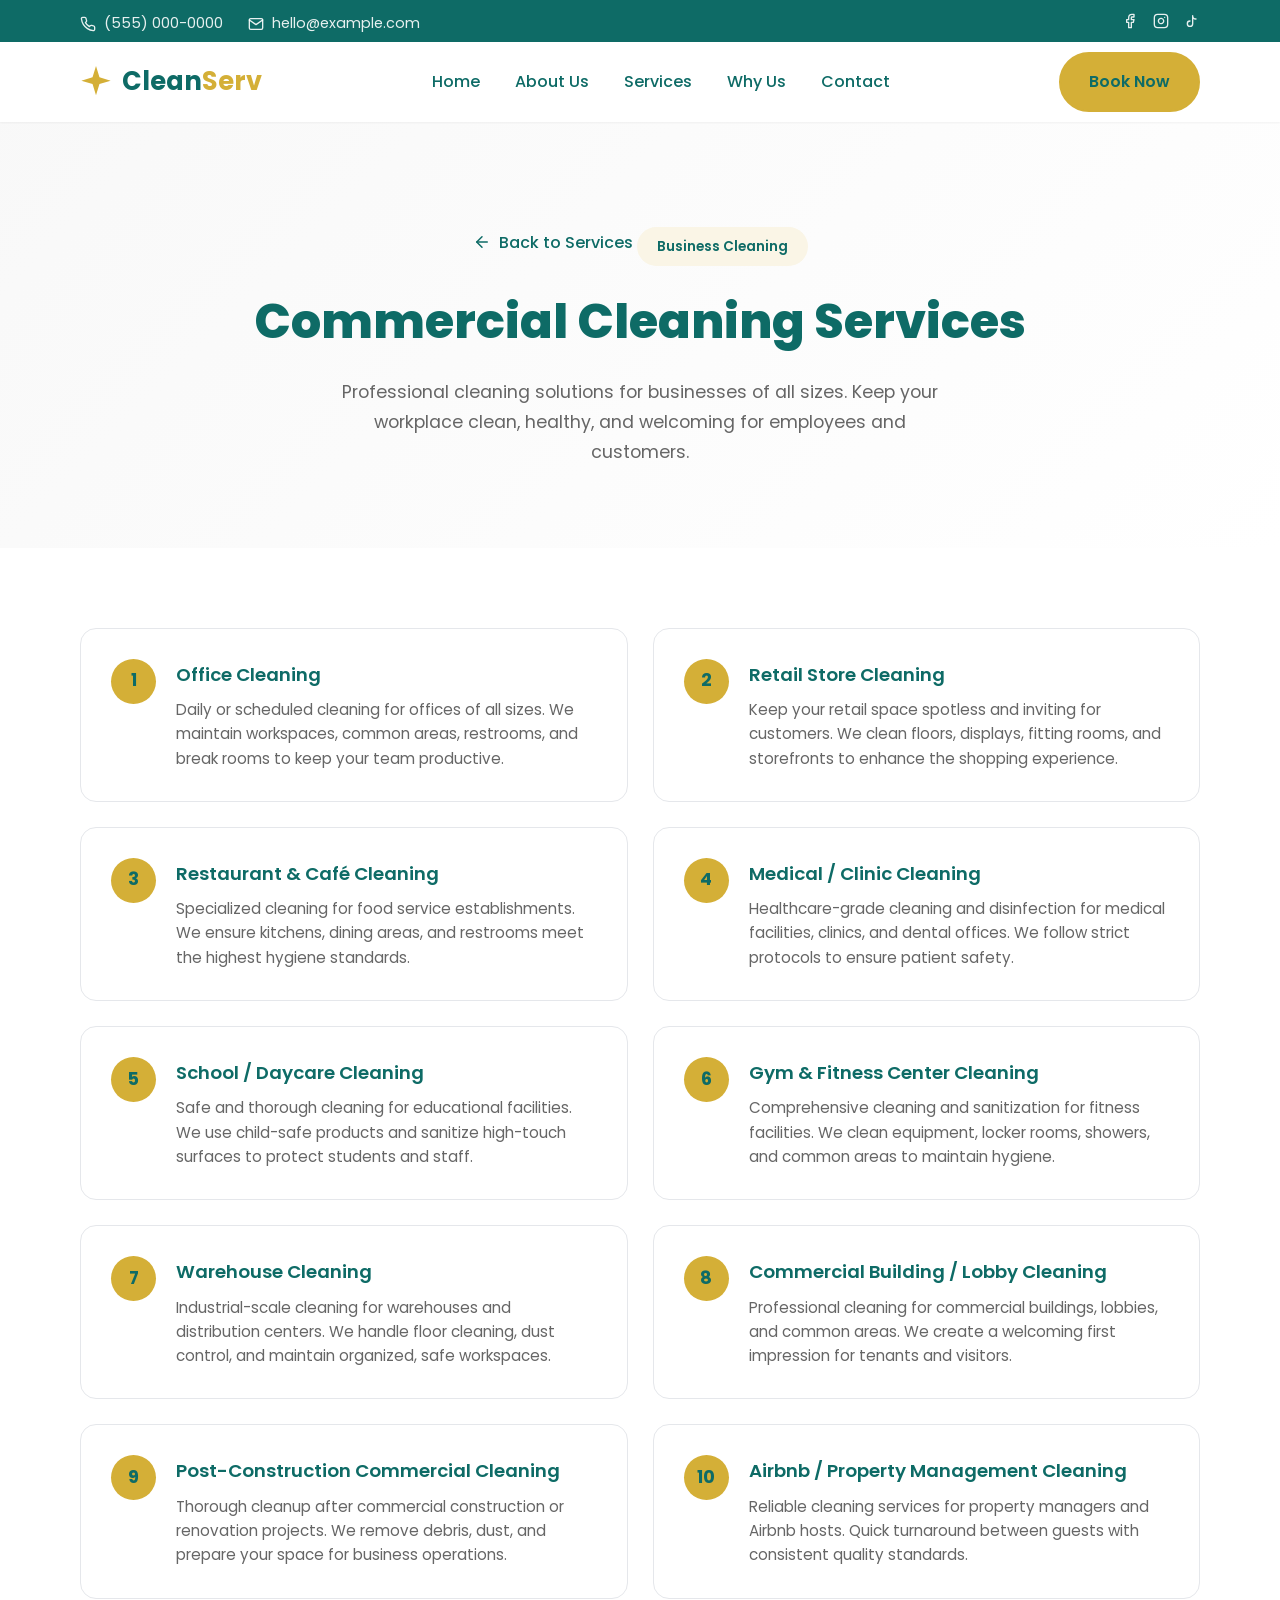
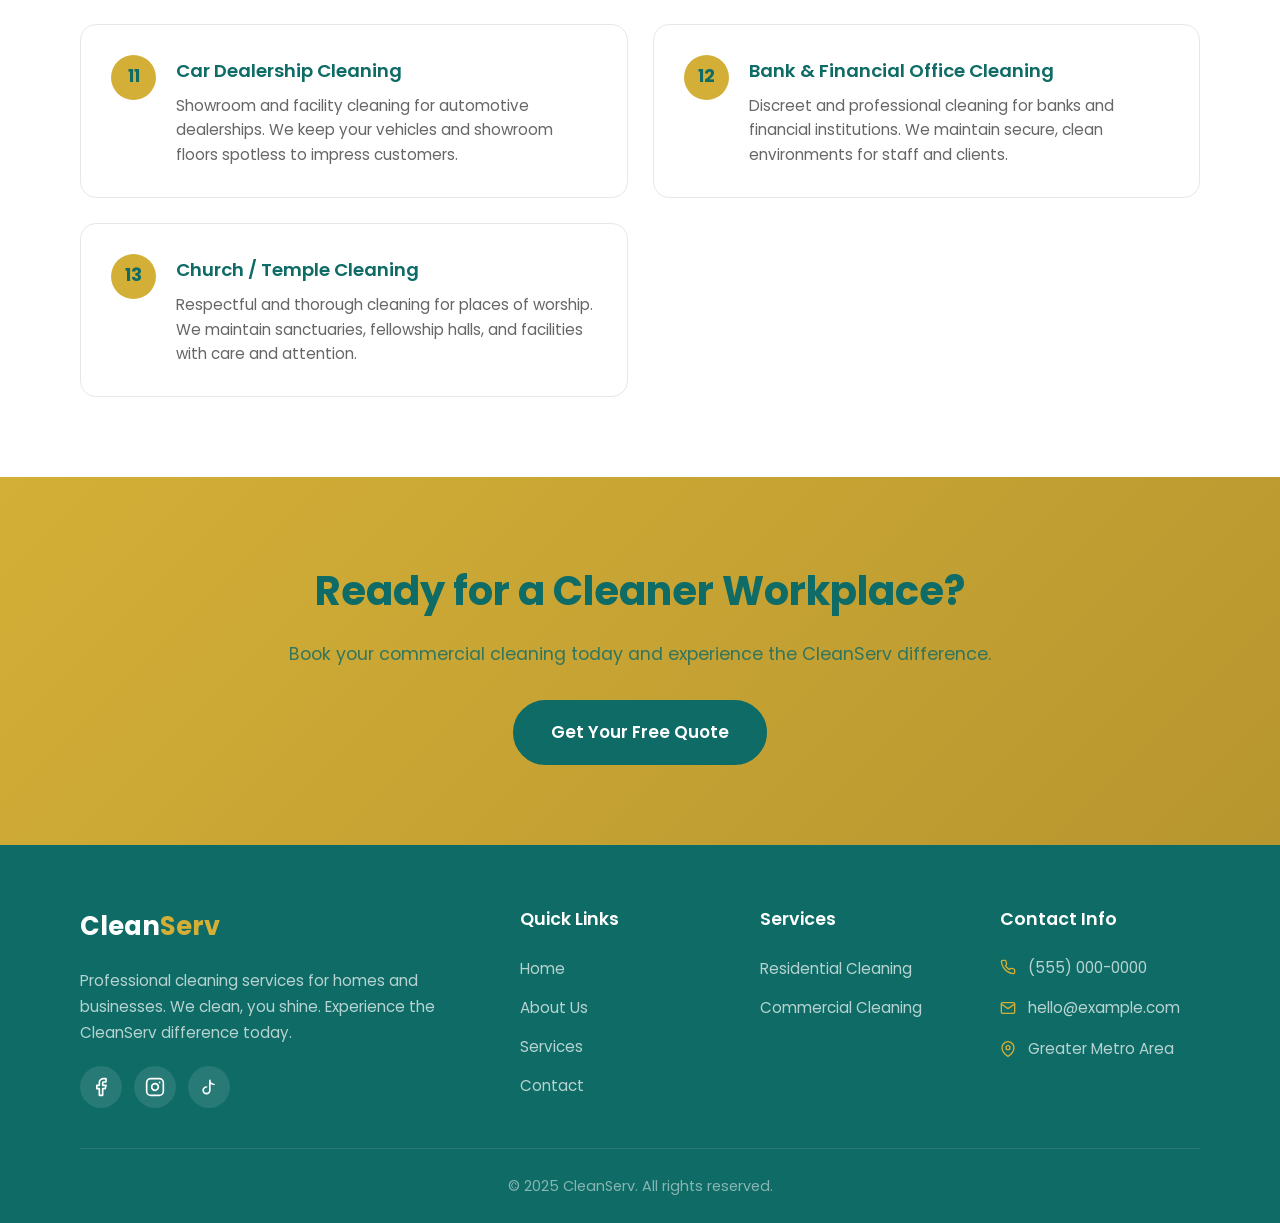
==== commercial.html @ c19a9c15 "Add service category pages with full service listings - Updated home page services to show 2 main ca" ====
<!DOCTYPE html>
<html lang="en">
<head>
    <meta charset="UTF-8">
    <meta name="viewport" content="width=device-width, initial-scale=1.0">
    <meta name="description" content="Professional commercial cleaning services. Office cleaning, retail, medical facilities, restaurants, and more.">
    <title>Commercial Cleaning Services | CleanServ</title>
    <link rel="stylesheet" href="css/styles.css">
    <link rel="preconnect" href="https://fonts.googleapis.com">
    <link rel="preconnect" href="https://fonts.gstatic.com" crossorigin>
    <link href="https://fonts.googleapis.com/css2?family=Poppins:wght@400;500;600;700;800&display=swap" rel="stylesheet">
</head>
<body>
    <!-- Top Bar -->
    <div class="top-bar">
        <div class="container">
            <div class="top-bar-content">
                <div class="top-bar-contact">
                    <a href="tel:+15550000000">
                        <svg xmlns="http://www.w3.org/2000/svg" width="16" height="16" viewBox="0 0 24 24" fill="none" stroke="currentColor" stroke-width="2" stroke-linecap="round" stroke-linejoin="round"><path d="M22 16.92v3a2 2 0 0 1-2.18 2 19.79 19.79 0 0 1-8.63-3.07 19.5 19.5 0 0 1-6-6 19.79 19.79 0 0 1-3.07-8.67A2 2 0 0 1 4.11 2h3a2 2 0 0 1 2 1.72 12.84 12.84 0 0 0 .7 2.81 2 2 0 0 1-.45 2.11L8.09 9.91a16 16 0 0 0 6 6l1.27-1.27a2 2 0 0 1 2.11-.45 12.84 12.84 0 0 0 2.81.7A2 2 0 0 1 22 16.92z"></path></svg>
                        (555) 000-0000
                    </a>
                    <a href="mailto:hello@example.com">
                        <svg xmlns="http://www.w3.org/2000/svg" width="16" height="16" viewBox="0 0 24 24" fill="none" stroke="currentColor" stroke-width="2" stroke-linecap="round" stroke-linejoin="round"><path d="M4 4h16c1.1 0 2 .9 2 2v12c0 1.1-.9 2-2 2H4c-1.1 0-2-.9-2-2V6c0-1.1.9-2 2-2z"></path><polyline points="22,6 12,13 2,6"></polyline></svg>
                        hello@example.com
                    </a>
                </div>
                <div class="top-bar-social">
                    <a href="https://facebook.com/cleanserv" aria-label="Facebook" target="_blank" rel="noopener">
                        <svg xmlns="http://www.w3.org/2000/svg" width="16" height="16" viewBox="0 0 24 24" fill="none" stroke="currentColor" stroke-width="2" stroke-linecap="round" stroke-linejoin="round"><path d="M18 2h-3a5 5 0 0 0-5 5v3H7v4h3v8h4v-8h3l1-4h-4V7a1 1 0 0 1 1-1h3z"></path></svg>
                    </a>
                    <a href="https://instagram.com/cleanserv" aria-label="Instagram" target="_blank" rel="noopener">
                        <svg xmlns="http://www.w3.org/2000/svg" width="16" height="16" viewBox="0 0 24 24" fill="none" stroke="currentColor" stroke-width="2" stroke-linecap="round" stroke-linejoin="round"><rect x="2" y="2" width="20" height="20" rx="5" ry="5"></rect><path d="M16 11.37A4 4 0 1 1 12.63 8 4 4 0 0 1 16 11.37z"></path><line x1="17.5" y1="6.5" x2="17.51" y2="6.5"></line></svg>
                    </a>
                    <a href="https://tiktok.com/@cleanserv" aria-label="TikTok" target="_blank" rel="noopener">
                        <svg xmlns="http://www.w3.org/2000/svg" width="16" height="16" viewBox="0 0 24 24" fill="none" stroke="currentColor" stroke-width="2" stroke-linecap="round" stroke-linejoin="round"><path d="M9 12a4 4 0 1 0 4 4V4a5 5 0 0 0 5 5"></path></svg>
                    </a>
                </div>
            </div>
        </div>
    </div>

    <!-- Header -->
    <header class="header" id="header">
        <div class="container">
            <a href="index.html" class="logo">
                <span class="logo-icon">
                    <svg xmlns="http://www.w3.org/2000/svg" width="32" height="32" viewBox="0 0 24 24" fill="currentColor"><path d="M12 0L14.59 8.41L23 11L14.59 13.59L12 22L9.41 13.59L1 11L9.41 8.41L12 0Z"/></svg>
                </span>
                <span class="logo-text">Clean<span>Serv</span></span>
            </a>
            <nav class="nav" id="nav">
                <ul class="nav-list">
                    <li><a href="index.html">Home</a></li>
                    <li><a href="index.html#about">About Us</a></li>
                    <li><a href="index.html#services">Services</a></li>
                    <li><a href="index.html#why-us">Why Us</a></li>
                    <li><a href="index.html#contact">Contact</a></li>
                </ul>
            </nav>
            <a href="index.html#contact" class="btn btn-primary header-cta">Book Now</a>
            <button class="mobile-menu-toggle" id="mobile-menu-toggle" aria-label="Toggle menu">
                <span></span>
                <span></span>
                <span></span>
            </button>
        </div>
    </header>

    <!-- Page Header -->
    <section class="page-header">
        <div class="container">
            <a href="index.html#services" class="back-link">
                <svg xmlns="http://www.w3.org/2000/svg" width="18" height="18" viewBox="0 0 24 24" fill="none" stroke="currentColor" stroke-width="2" stroke-linecap="round" stroke-linejoin="round"><line x1="19" y1="12" x2="5" y2="12"></line><polyline points="12 19 5 12 12 5"></polyline></svg>
                Back to Services
            </a>
            <span class="section-badge">Business Cleaning</span>
            <h1>Commercial Cleaning Services</h1>
            <p>Professional cleaning solutions for businesses of all sizes. Keep your workplace clean, healthy, and welcoming for employees and customers.</p>
        </div>
    </section>

    <!-- Services List -->
    <section class="services-page">
        <div class="container">
            <div class="services-page-grid">
                <div class="service-item">
                    <div class="service-item-number">1</div>
                    <div class="service-item-content">
                        <h3>Office Cleaning</h3>
                        <p>Daily or scheduled cleaning for offices of all sizes. We maintain workspaces, common areas, restrooms, and break rooms to keep your team productive.</p>
                    </div>
                </div>
                <div class="service-item">
                    <div class="service-item-number">2</div>
                    <div class="service-item-content">
                        <h3>Retail Store Cleaning</h3>
                        <p>Keep your retail space spotless and inviting for customers. We clean floors, displays, fitting rooms, and storefronts to enhance the shopping experience.</p>
                    </div>
                </div>
                <div class="service-item">
                    <div class="service-item-number">3</div>
                    <div class="service-item-content">
                        <h3>Restaurant & Caf&eacute; Cleaning</h3>
                        <p>Specialized cleaning for food service establishments. We ensure kitchens, dining areas, and restrooms meet the highest hygiene standards.</p>
                    </div>
                </div>
                <div class="service-item">
                    <div class="service-item-number">4</div>
                    <div class="service-item-content">
                        <h3>Medical / Clinic Cleaning</h3>
                        <p>Healthcare-grade cleaning and disinfection for medical facilities, clinics, and dental offices. We follow strict protocols to ensure patient safety.</p>
                    </div>
                </div>
                <div class="service-item">
                    <div class="service-item-number">5</div>
                    <div class="service-item-content">
                        <h3>School / Daycare Cleaning</h3>
                        <p>Safe and thorough cleaning for educational facilities. We use child-safe products and sanitize high-touch surfaces to protect students and staff.</p>
                    </div>
                </div>
                <div class="service-item">
                    <div class="service-item-number">6</div>
                    <div class="service-item-content">
                        <h3>Gym & Fitness Center Cleaning</h3>
                        <p>Comprehensive cleaning and sanitization for fitness facilities. We clean equipment, locker rooms, showers, and common areas to maintain hygiene.</p>
                    </div>
                </div>
                <div class="service-item">
                    <div class="service-item-number">7</div>
                    <div class="service-item-content">
                        <h3>Warehouse Cleaning</h3>
                        <p>Industrial-scale cleaning for warehouses and distribution centers. We handle floor cleaning, dust control, and maintain organized, safe workspaces.</p>
                    </div>
                </div>
                <div class="service-item">
                    <div class="service-item-number">8</div>
                    <div class="service-item-content">
                        <h3>Commercial Building / Lobby Cleaning</h3>
                        <p>Professional cleaning for commercial buildings, lobbies, and common areas. We create a welcoming first impression for tenants and visitors.</p>
                    </div>
                </div>
                <div class="service-item">
                    <div class="service-item-number">9</div>
                    <div class="service-item-content">
                        <h3>Post-Construction Commercial Cleaning</h3>
                        <p>Thorough cleanup after commercial construction or renovation projects. We remove debris, dust, and prepare your space for business operations.</p>
                    </div>
                </div>
                <div class="service-item">
                    <div class="service-item-number">10</div>
                    <div class="service-item-content">
                        <h3>Airbnb / Property Management Cleaning</h3>
                        <p>Reliable cleaning services for property managers and Airbnb hosts. Quick turnaround between guests with consistent quality standards.</p>
                    </div>
                </div>
                <div class="service-item">
                    <div class="service-item-number">11</div>
                    <div class="service-item-content">
                        <h3>Car Dealership Cleaning</h3>
                        <p>Showroom and facility cleaning for automotive dealerships. We keep your vehicles and showroom floors spotless to impress customers.</p>
                    </div>
                </div>
                <div class="service-item">
                    <div class="service-item-number">12</div>
                    <div class="service-item-content">
                        <h3>Bank & Financial Office Cleaning</h3>
                        <p>Discreet and professional cleaning for banks and financial institutions. We maintain secure, clean environments for staff and clients.</p>
                    </div>
                </div>
                <div class="service-item">
                    <div class="service-item-number">13</div>
                    <div class="service-item-content">
                        <h3>Church / Temple Cleaning</h3>
                        <p>Respectful and thorough cleaning for places of worship. We maintain sanctuaries, fellowship halls, and facilities with care and attention.</p>
                    </div>
                </div>
            </div>
        </div>
    </section>

    <!-- CTA Section -->
    <section class="cta">
        <div class="container">
            <div class="cta-content">
                <h2>Ready for a Cleaner Workplace?</h2>
                <p>Book your commercial cleaning today and experience the CleanServ difference.</p>
                <a href="index.html#contact" class="btn btn-dark btn-lg">Get Your Free Quote</a>
            </div>
        </div>
    </section>

    <!-- Footer -->
    <footer class="footer">
        <div class="container">
            <div class="footer-content">
                <div class="footer-brand">
                    <a href="index.html" class="logo">
                        <span class="logo-text">Clean<span>Serv</span></span>
                    </a>
                    <p>Professional cleaning services for homes and businesses. We clean, you shine. Experience the CleanServ difference today.</p>
                    <div class="footer-social">
                        <a href="https://facebook.com/cleanserv" aria-label="Facebook" target="_blank" rel="noopener">
                            <svg xmlns="http://www.w3.org/2000/svg" width="20" height="20" viewBox="0 0 24 24" fill="none" stroke="currentColor" stroke-width="2" stroke-linecap="round" stroke-linejoin="round"><path d="M18 2h-3a5 5 0 0 0-5 5v3H7v4h3v8h4v-8h3l1-4h-4V7a1 1 0 0 1 1-1h3z"></path></svg>
                        </a>
                        <a href="https://instagram.com/cleanserv" aria-label="Instagram" target="_blank" rel="noopener">
                            <svg xmlns="http://www.w3.org/2000/svg" width="20" height="20" viewBox="0 0 24 24" fill="none" stroke="currentColor" stroke-width="2" stroke-linecap="round" stroke-linejoin="round"><rect x="2" y="2" width="20" height="20" rx="5" ry="5"></rect><path d="M16 11.37A4 4 0 1 1 12.63 8 4 4 0 0 1 16 11.37z"></path><line x1="17.5" y1="6.5" x2="17.51" y2="6.5"></line></svg>
                        </a>
                        <a href="https://tiktok.com/@cleanserv" aria-label="TikTok" target="_blank" rel="noopener">
                            <svg xmlns="http://www.w3.org/2000/svg" width="20" height="20" viewBox="0 0 24 24" fill="none" stroke="currentColor" stroke-width="2" stroke-linecap="round" stroke-linejoin="round"><path d="M9 12a4 4 0 1 0 4 4V4a5 5 0 0 0 5 5"></path></svg>
                        </a>
                    </div>
                </div>
                <div class="footer-links">
                    <h4>Quick Links</h4>
                    <ul>
                        <li><a href="index.html">Home</a></li>
                        <li><a href="index.html#about">About Us</a></li>
                        <li><a href="index.html#services">Services</a></li>
                        <li><a href="index.html#contact">Contact</a></li>
                    </ul>
                </div>
                <div class="footer-links">
                    <h4>Services</h4>
                    <ul>
                        <li><a href="residential.html">Residential Cleaning</a></li>
                        <li><a href="commercial.html">Commercial Cleaning</a></li>
                    </ul>
                </div>
                <div class="footer-contact">
                    <h4>Contact Info</h4>
                    <ul>
                        <li>
                            <svg xmlns="http://www.w3.org/2000/svg" width="16" height="16" viewBox="0 0 24 24" fill="none" stroke="currentColor" stroke-width="2" stroke-linecap="round" stroke-linejoin="round"><path d="M22 16.92v3a2 2 0 0 1-2.18 2 19.79 19.79 0 0 1-8.63-3.07 19.5 19.5 0 0 1-6-6 19.79 19.79 0 0 1-3.07-8.67A2 2 0 0 1 4.11 2h3a2 2 0 0 1 2 1.72 12.84 12.84 0 0 0 .7 2.81 2 2 0 0 1-.45 2.11L8.09 9.91a16 16 0 0 0 6 6l1.27-1.27a2 2 0 0 1 2.11-.45 12.84 12.84 0 0 0 2.81.7A2 2 0 0 1 22 16.92z"></path></svg>
                            (555) 000-0000
                        </li>
                        <li>
                            <svg xmlns="http://www.w3.org/2000/svg" width="16" height="16" viewBox="0 0 24 24" fill="none" stroke="currentColor" stroke-width="2" stroke-linecap="round" stroke-linejoin="round"><path d="M4 4h16c1.1 0 2 .9 2 2v12c0 1.1-.9 2-2 2H4c-1.1 0-2-.9-2-2V6c0-1.1.9-2 2-2z"></path><polyline points="22,6 12,13 2,6"></polyline></svg>
                            hello@example.com
                        </li>
                        <li>
                            <svg xmlns="http://www.w3.org/2000/svg" width="16" height="16" viewBox="0 0 24 24" fill="none" stroke="currentColor" stroke-width="2" stroke-linecap="round" stroke-linejoin="round"><path d="M21 10c0 7-9 13-9 13s-9-6-9-13a9 9 0 0 1 18 0z"></path><circle cx="12" cy="10" r="3"></circle></svg>
                            Greater Metro Area
                        </li>
                    </ul>
                </div>
            </div>
            <div class="footer-bottom">
                <p>&copy; 2025 CleanServ. All rights reserved.</p>
            </div>
        </div>
    </footer>

    <!-- Mobile Action Bar -->
    <div class="mobile-action-bar">
        <a href="tel:+15550000000" class="action-item">
            <svg xmlns="http://www.w3.org/2000/svg" width="20" height="20" viewBox="0 0 24 24" fill="none" stroke="currentColor" stroke-width="2" stroke-linecap="round" stroke-linejoin="round"><path d="M22 16.92v3a2 2 0 0 1-2.18 2 19.79 19.79 0 0 1-8.63-3.07 19.5 19.5 0 0 1-6-6 19.79 19.79 0 0 1-3.07-8.67A2 2 0 0 1 4.11 2h3a2 2 0 0 1 2 1.72 12.84 12.84 0 0 0 .7 2.81 2 2 0 0 1-.45 2.11L8.09 9.91a16 16 0 0 0 6 6l1.27-1.27a2 2 0 0 1 2.11-.45 12.84 12.84 0 0 0 2.81.7A2 2 0 0 1 22 16.92z"></path></svg>
            <span>Call Us</span>
        </a>
        <a href="mailto:hello@example.com" class="action-item">
            <svg xmlns="http://www.w3.org/2000/svg" width="20" height="20" viewBox="0 0 24 24" fill="none" stroke="currentColor" stroke-width="2" stroke-linecap="round" stroke-linejoin="round"><path d="M4 4h16c1.1 0 2 .9 2 2v12c0 1.1-.9 2-2 2H4c-1.1 0-2-.9-2-2V6c0-1.1.9-2 2-2z"></path><polyline points="22,6 12,13 2,6"></polyline></svg>
            <span>Email</span>
        </a>
        <a href="index.html#contact" class="action-item action-primary">
            <svg xmlns="http://www.w3.org/2000/svg" width="20" height="20" viewBox="0 0 24 24" fill="none" stroke="currentColor" stroke-width="2" stroke-linecap="round" stroke-linejoin="round"><rect x="3" y="4" width="18" height="18" rx="2" ry="2"></rect><line x1="16" y1="2" x2="16" y2="6"></line><line x1="8" y1="2" x2="8" y2="6"></line><line x1="3" y1="10" x2="21" y2="10"></line></svg>
            <span>Book Now</span>
        </a>
    </div>

    <script src="js/main.js"></script>
</body>
</html>
---- css/styles.css ----
/* ===== CSS Variables - CleanServ Style ===== */
:root {
    --primary: #D4AF37;
    --primary-dark: #B8962F;
    --primary-light: #FAF5E6;
    --secondary: #0E6B66;
    --secondary-dark: #0A4F4B;
    --secondary-light: #128680;
    --accent: #0E6B66;
    --text: #222222;
    --text-light: #666666;
    --text-muted: #999999;
    --background: #FFFFFF;
    --background-alt: #F8F8F8;
    --border: #e5e7eb;
    --white: #FFFFFF;
    --shadow-sm: 0 2px 4px rgba(0, 0, 0, 0.05);
    --shadow: 0 4px 15px rgba(0, 0, 0, 0.1);
    --shadow-lg: 0 10px 30px rgba(0, 0, 0, 0.15);
    --radius: 8px;
    --radius-lg: 16px;
    --radius-xl: 24px;
    --transition: all 0.3s ease;
}

/* ===== Reset & Base ===== */
*,
*::before,
*::after {
    box-sizing: border-box;
    margin: 0;
    padding: 0;
}

html {
    scroll-behavior: smooth;
    scroll-padding-top: 120px;
}

body {
    font-family: 'Poppins', -apple-system, BlinkMacSystemFont, 'Segoe UI', Roboto, sans-serif;
    font-size: 16px;
    line-height: 1.7;
    color: var(--text);
    background-color: var(--background);
}

img {
    max-width: 100%;
    height: auto;
}

a {
    text-decoration: none;
    color: inherit;
    transition: var(--transition);
}

ul {
    list-style: none;
}

/* ===== Container ===== */
.container {
    width: 100%;
    max-width: 1200px;
    margin: 0 auto;
    padding: 0 20px;
}

/* ===== Buttons ===== */
.btn {
    display: inline-flex;
    align-items: center;
    justify-content: center;
    gap: 10px;
    padding: 14px 28px;
    font-size: 1rem;
    font-weight: 600;
    border-radius: 50px;
    border: 2px solid transparent;
    cursor: pointer;
    transition: var(--transition);
    text-align: center;
    font-family: inherit;
}

.btn-primary {
    background-color: var(--primary);
    color: var(--secondary);
    border-color: var(--primary);
}

.btn-primary:hover {
    background-color: var(--primary-dark);
    border-color: var(--primary-dark);
    transform: translateY(-2px);
    box-shadow: var(--shadow);
}

.btn-outline {
    background-color: transparent;
    color: var(--secondary);
    border-color: var(--secondary);
}

.btn-outline:hover {
    background-color: var(--secondary);
    color: var(--white);
}

.btn-dark {
    background-color: var(--secondary);
    color: var(--white);
    border-color: var(--secondary);
}

.btn-dark:hover {
    background-color: var(--secondary-dark);
    border-color: var(--secondary-dark);
    transform: translateY(-2px);
}

.btn-lg {
    padding: 16px 36px;
    font-size: 1.05rem;
}

.btn-full {
    width: 100%;
}

/* ===== Top Bar ===== */
.top-bar {
    background-color: var(--secondary);
    color: var(--white);
    padding: 10px 0;
    display: none;
}

.top-bar-content {
    display: flex;
    justify-content: space-between;
    align-items: center;
}

.top-bar-contact {
    display: flex;
    gap: 25px;
}

.top-bar-contact a {
    display: flex;
    align-items: center;
    gap: 8px;
    font-size: 0.9rem;
    color: rgba(255, 255, 255, 0.9);
}

.top-bar-contact a:hover {
    color: var(--primary);
}

.top-bar-social {
    display: flex;
    gap: 15px;
}

.top-bar-social a {
    color: rgba(255, 255, 255, 0.9);
}

.top-bar-social a:hover {
    color: var(--primary);
}

/* ===== Header ===== */
.header {
    position: fixed;
    top: 0;
    left: 0;
    right: 0;
    background-color: var(--white);
    box-shadow: var(--shadow-sm);
    z-index: 1000;
    transition: top 0.3s ease, box-shadow 0.3s ease;
}

/* Sticky header - moves to top when top bar is scrolled away */
.header.header-sticky {
    top: 0 !important;
}

.header .container {
    display: flex;
    align-items: center;
    justify-content: space-between;
    height: 80px;
}

.logo {
    display: flex;
    align-items: center;
    gap: 10px;
}

.logo-icon {
    color: var(--primary);
    display: flex;
}

.logo-text {
    font-size: 1.6rem;
    font-weight: 700;
    color: var(--secondary);
}

.logo-text span {
    color: var(--primary);
}

.nav {
    display: none;
}

.nav-list {
    display: flex;
    gap: 35px;
}

.nav-list a {
    font-weight: 500;
    color: var(--secondary);
    position: relative;
    padding: 5px 0;
}

.nav-list a::after {
    content: '';
    position: absolute;
    bottom: 0;
    left: 0;
    width: 0;
    height: 2px;
    background-color: var(--primary);
    transition: var(--transition);
}

.nav-list a:hover::after {
    width: 100%;
}

.nav-list a:hover {
    color: var(--primary);
}

.header-cta {
    display: none;
}

/* Mobile Menu Toggle */
.mobile-menu-toggle {
    display: flex;
    flex-direction: column;
    justify-content: center;
    gap: 6px;
    width: 32px;
    height: 32px;
    background: none;
    border: none;
    cursor: pointer;
    padding: 0;
}

.mobile-menu-toggle span {
    display: block;
    width: 100%;
    height: 3px;
    background-color: var(--secondary);
    border-radius: 2px;
    transition: var(--transition);
}

.mobile-menu-toggle.active span:nth-child(1) {
    transform: rotate(45deg) translate(6px, 6px);
}

.mobile-menu-toggle.active span:nth-child(2) {
    opacity: 0;
}

.mobile-menu-toggle.active span:nth-child(3) {
    transform: rotate(-45deg) translate(6px, -6px);
}

/* Mobile Navigation */
.nav.active {
    display: flex;
    position: absolute;
    top: 80px;
    left: 0;
    right: 0;
    background-color: var(--white);
    box-shadow: var(--shadow);
    padding: 20px;
}

.nav.active .nav-list {
    flex-direction: column;
    width: 100%;
    gap: 0;
}

.nav.active .nav-list li {
    border-bottom: 1px solid var(--border);
}

.nav.active .nav-list a {
    display: block;
    padding: 15px 0;
}

.nav.active .nav-list a::after {
    display: none;
}

/* ===== Section Badges ===== */
.section-badge,
.hero-badge {
    display: inline-block;
    background-color: var(--primary-light);
    color: var(--secondary);
    padding: 8px 20px;
    border-radius: 50px;
    font-size: 0.85rem;
    font-weight: 600;
    margin-bottom: 15px;
}

.hero-badge {
    background-color: rgba(212, 175, 55, 0.2);
}

/* ===== Hero Section ===== */
.hero {
    padding: 120px 0 60px;
    background: linear-gradient(135deg, var(--background-alt) 0%, var(--white) 100%);
    overflow: hidden;
}

.hero-content {
    display: flex;
    flex-direction: column;
    gap: 40px;
}

.hero-text {
    text-align: center;
}

.hero h1 {
    font-size: 2.5rem;
    font-weight: 800;
    line-height: 1.15;
    margin-bottom: 20px;
    color: var(--secondary);
}

.hero h1 span {
    color: var(--primary);
    display: inline;
}

.hero > .container > .hero-content > .hero-text > p {
    font-size: 1.1rem;
    color: var(--text-light);
    margin-bottom: 30px;
    max-width: 500px;
    margin-left: auto;
    margin-right: auto;
}

.hero-cta {
    display: flex;
    flex-direction: column;
    gap: 15px;
    margin-bottom: 35px;
}

.hero-trust {
    display: flex;
    justify-content: center;
    flex-wrap: wrap;
    gap: 20px;
}

.trust-item {
    display: flex;
    align-items: center;
    gap: 8px;
    color: var(--text-light);
    font-size: 0.9rem;
    font-weight: 500;
}

.trust-item svg {
    color: var(--accent);
}

/* Hero Image */
.hero-image {
    display: none;
}

.hero-image-wrapper {
    position: relative;
}

.hero-placeholder {
    background: linear-gradient(135deg, var(--secondary) 0%, var(--secondary-light) 100%);
    border-radius: var(--radius-xl);
    height: 450px;
    color: rgba(255, 255, 255, 0.5);
}

.hero-badge-card {
    position: absolute;
    bottom: 30px;
    left: -20px;
    background-color: var(--white);
    padding: 15px 20px;
    border-radius: var(--radius-lg);
    box-shadow: var(--shadow-lg);
    display: flex;
    align-items: center;
    gap: 12px;
}

.badge-icon {
    color: var(--primary);
}

.badge-rating {
    display: block;
    font-size: 1.4rem;
    font-weight: 700;
    color: var(--secondary);
    line-height: 1;
}

.badge-label {
    font-size: 0.8rem;
    color: var(--text-light);
}

/* ===== Section Header ===== */
.section-header {
    text-align: center;
    margin-bottom: 50px;
}

.section-header h2 {
    font-size: 2rem;
    font-weight: 700;
    margin-bottom: 10px;
    color: var(--secondary);
}

.section-header p {
    color: var(--text-light);
    font-size: 1.1rem;
}

/* ===== Services Section ===== */
.services {
    padding: 70px 0;
    background-color: var(--background);
}

.services-grid {
    display: grid;
    grid-template-columns: 1fr;
    gap: 25px;
}

.service-card {
    background-color: var(--white);
    border: 1px solid var(--border);
    border-radius: var(--radius-lg);
    padding: 35px 30px;
    transition: var(--transition);
    position: relative;
    overflow: hidden;
}

.service-card::before {
    content: '';
    position: absolute;
    top: 0;
    left: 0;
    width: 100%;
    height: 4px;
    background-color: var(--primary);
    transform: scaleX(0);
    transform-origin: left;
    transition: var(--transition);
}

.service-card:hover {
    box-shadow: var(--shadow-lg);
    transform: translateY(-5px);
    border-color: transparent;
}

.service-card:hover::before {
    transform: scaleX(1);
}

.service-icon {
    width: 70px;
    height: 70px;
    background-color: var(--primary-light);
    border-radius: var(--radius);
    display: flex;
    align-items: center;
    justify-content: center;
    margin-bottom: 20px;
    color: var(--secondary);
    transition: var(--transition);
}

.service-card:hover .service-icon {
    background-color: var(--primary);
}

.service-card h3 {
    font-size: 1.25rem;
    font-weight: 600;
    margin-bottom: 12px;
    color: var(--secondary);
}

.service-card p {
    color: var(--text-light);
    font-size: 0.95rem;
    margin-bottom: 20px;
    line-height: 1.6;
}

.service-link {
    display: inline-flex;
    align-items: center;
    gap: 8px;
    color: var(--secondary);
    font-weight: 600;
    font-size: 0.95rem;
}

.service-link:hover {
    color: var(--primary);
    gap: 12px;
}

/* Service Category Cards (Home Page) */
.services-categories {
    display: grid;
    grid-template-columns: 1fr;
    gap: 30px;
}

.service-category-card {
    background-color: var(--white);
    border: 2px solid var(--border);
    border-radius: var(--radius-xl);
    padding: 40px 35px;
    transition: var(--transition);
    text-align: center;
}

.service-category-card:hover {
    border-color: var(--primary);
    box-shadow: var(--shadow-lg);
    transform: translateY(-5px);
}

.category-icon {
    width: 100px;
    height: 100px;
    background-color: var(--primary-light);
    border-radius: 50%;
    display: flex;
    align-items: center;
    justify-content: center;
    margin: 0 auto 25px;
    color: var(--secondary);
    transition: var(--transition);
}

.service-category-card:hover .category-icon {
    background-color: var(--primary);
}

.service-category-card h3 {
    font-size: 1.5rem;
    font-weight: 700;
    margin-bottom: 15px;
    color: var(--secondary);
}

.service-category-card > p {
    color: var(--text-light);
    font-size: 1rem;
    margin-bottom: 25px;
    line-height: 1.7;
}

.category-services-list {
    text-align: left;
    margin-bottom: 30px;
    padding: 20px 25px;
    background-color: var(--background-alt);
    border-radius: var(--radius);
}

.category-services-list li {
    padding: 8px 0;
    color: var(--text);
    font-size: 0.95rem;
    border-bottom: 1px solid var(--border);
    position: relative;
    padding-left: 25px;
}

.category-services-list li:last-child {
    border-bottom: none;
}

.category-services-list li::before {
    content: '';
    position: absolute;
    left: 0;
    top: 50%;
    transform: translateY(-50%);
    width: 8px;
    height: 8px;
    background-color: var(--primary);
    border-radius: 50%;
}

/* Services Page Styles */
.page-header {
    padding: 140px 0 60px;
    background: linear-gradient(135deg, var(--background-alt) 0%, var(--white) 100%);
    text-align: center;
}

.page-header h1 {
    font-size: 2.5rem;
    font-weight: 800;
    color: var(--secondary);
    margin-bottom: 15px;
}

.page-header p {
    font-size: 1.1rem;
    color: var(--text-light);
    max-width: 600px;
    margin: 0 auto;
}

.services-page-grid {
    display: grid;
    grid-template-columns: 1fr;
    gap: 25px;
    padding: 60px 0;
}

.service-item {
    background-color: var(--white);
    border: 1px solid var(--border);
    border-radius: var(--radius-lg);
    padding: 30px;
    transition: var(--transition);
    display: flex;
    gap: 20px;
    align-items: flex-start;
}

.service-item:hover {
    box-shadow: var(--shadow);
    border-color: var(--primary);
}

.service-item-number {
    width: 45px;
    height: 45px;
    background-color: var(--primary);
    border-radius: 50%;
    display: flex;
    align-items: center;
    justify-content: center;
    font-weight: 700;
    color: var(--secondary);
    flex-shrink: 0;
    font-size: 1.1rem;
}

.service-item-content h3 {
    font-size: 1.15rem;
    font-weight: 600;
    color: var(--secondary);
    margin-bottom: 8px;
}

.service-item-content p {
    color: var(--text-light);
    font-size: 0.95rem;
    line-height: 1.6;
}

.back-link {
    display: inline-flex;
    align-items: center;
    gap: 8px;
    color: var(--secondary);
    font-weight: 500;
    margin-bottom: 20px;
}

.back-link:hover {
    color: var(--primary);
}

@media (min-width: 768px) {
    .services-categories {
        grid-template-columns: repeat(2, 1fr);
    }

    .services-page-grid {
        grid-template-columns: repeat(2, 1fr);
    }

    .page-header h1 {
        font-size: 3rem;
    }
}

@media (min-width: 1024px) {
    .service-category-card {
        padding: 50px 40px;
    }

    .page-header {
        padding: 180px 0 80px;
    }

    .services-page-grid {
        padding: 80px 0;
    }
}

/* ===== Stats Section ===== */
.stats {
    padding: 60px 0;
    background-color: var(--secondary);
}

.stats-grid {
    display: grid;
    grid-template-columns: repeat(2, 1fr);
    gap: 30px;
    text-align: center;
}

.stat-item {
    padding: 20px;
}

.stat-number {
    display: block;
    font-size: 2.5rem;
    font-weight: 800;
    color: var(--primary);
    line-height: 1;
    margin-bottom: 8px;
}

.stat-label {
    font-size: 0.95rem;
    color: rgba(255, 255, 255, 0.8);
    font-weight: 500;
}

/* ===== Why Us Section ===== */
.why-us {
    padding: 70px 0;
    background-color: var(--background-alt);
}

.why-us-content {
    display: flex;
    flex-direction: column;
    gap: 40px;
}

.why-us-image {
    display: none;
}

.why-us-image .image-placeholder {
    height: 100%;
    min-height: 400px;
    border-radius: var(--radius-xl);
}

.why-us-text h2 {
    font-size: 2rem;
    font-weight: 700;
    margin-bottom: 15px;
    color: var(--secondary);
}

.why-us-text > p {
    color: var(--text-light);
    margin-bottom: 30px;
    font-size: 1.05rem;
}

.features-list {
    display: flex;
    flex-direction: column;
    gap: 25px;
}

.feature-item {
    display: flex;
    gap: 20px;
    align-items: flex-start;
}

.feature-item .feature-icon {
    width: 50px;
    height: 50px;
    background-color: var(--primary);
    border-radius: 50%;
    display: flex;
    align-items: center;
    justify-content: center;
    color: var(--secondary);
    flex-shrink: 0;
}

.feature-text h4 {
    font-size: 1.1rem;
    font-weight: 600;
    margin-bottom: 5px;
    color: var(--secondary);
}

.feature-text p {
    color: var(--text-light);
    font-size: 0.95rem;
}

/* ===== About Section ===== */
.about {
    padding: 70px 0;
    background-color: var(--background);
}

.about-content {
    display: flex;
    flex-direction: column;
    gap: 40px;
}

.about-text h2 {
    font-size: 2rem;
    font-weight: 700;
    margin-bottom: 20px;
    color: var(--secondary);
}

.about-text > p {
    color: var(--text-light);
    margin-bottom: 15px;
    font-size: 1.05rem;
}

.about-features {
    display: grid;
    grid-template-columns: 1fr;
    gap: 15px;
    margin: 30px 0;
}

.about-feature {
    display: flex;
    align-items: center;
    gap: 12px;
    font-weight: 500;
    color: var(--secondary);
}

.about-feature svg {
    color: var(--accent);
    flex-shrink: 0;
}

.about-image {
    display: none;
}

.about-image .image-placeholder {
    height: 100%;
    min-height: 350px;
    border-radius: var(--radius-xl);
}

/* Image Placeholder Styling */
.image-placeholder {
    background-color: var(--background-alt);
    border: 2px dashed var(--border);
    border-radius: var(--radius-lg);
    display: flex;
    flex-direction: column;
    align-items: center;
    justify-content: center;
    color: var(--text-muted);
    gap: 15px;
    min-height: 250px;
}

/* ===== CTA Section ===== */
.cta {
    padding: 70px 0;
    background: linear-gradient(135deg, var(--primary) 0%, var(--primary-dark) 100%);
}

.cta-content {
    text-align: center;
}

.cta h2 {
    font-size: 2rem;
    font-weight: 700;
    color: var(--secondary);
    margin-bottom: 15px;
}

.cta p {
    font-size: 1.1rem;
    color: var(--secondary);
    opacity: 0.8;
    margin-bottom: 30px;
}

/* ===== Contact Section ===== */
.contact {
    padding: 70px 0;
    background-color: var(--background-alt);
}

.contact-wrapper {
    display: flex;
    flex-direction: column;
    gap: 40px;
}

.contact-info h2 {
    font-size: 2rem;
    font-weight: 700;
    margin-bottom: 15px;
    color: var(--secondary);
}

.contact-info > p {
    color: var(--text-light);
    margin-bottom: 30px;
    font-size: 1.05rem;
}

.info-list {
    display: flex;
    flex-direction: column;
    gap: 20px;
}

.info-item {
    display: flex;
    gap: 15px;
    align-items: flex-start;
}

.info-icon {
    width: 50px;
    height: 50px;
    background-color: var(--primary);
    border-radius: var(--radius);
    display: flex;
    align-items: center;
    justify-content: center;
    color: var(--secondary);
    flex-shrink: 0;
}

.info-item h4 {
    font-size: 0.9rem;
    font-weight: 600;
    color: var(--secondary);
    margin-bottom: 3px;
}

.info-item p {
    color: var(--text-light);
}

/* Contact Form */
.contact-form {
    background-color: var(--white);
    padding: 35px 30px;
    border-radius: var(--radius-lg);
    box-shadow: var(--shadow);
}

.form-row {
    display: flex;
    flex-direction: column;
    gap: 20px;
    margin-bottom: 20px;
}

.form-group {
    flex: 1;
}

.form-group label {
    display: block;
    font-weight: 500;
    margin-bottom: 8px;
    color: var(--secondary);
    font-size: 0.95rem;
}

.form-group input,
.form-group select,
.form-group textarea {
    width: 100%;
    padding: 14px 18px;
    font-size: 1rem;
    font-family: inherit;
    border: 2px solid var(--border);
    border-radius: var(--radius);
    transition: var(--transition);
    background-color: var(--white);
}

.form-group input:focus,
.form-group select:focus,
.form-group textarea:focus {
    outline: none;
    border-color: var(--primary);
    box-shadow: 0 0 0 4px var(--primary-light);
}

.form-group input::placeholder,
.form-group textarea::placeholder {
    color: var(--text-muted);
}

.form-group textarea {
    resize: vertical;
    min-height: 120px;
}

/* Form Messages */
.form-message {
    padding: 15px 20px;
    border-radius: var(--radius);
    margin-bottom: 20px;
    display: none;
    font-weight: 500;
}

.form-message.success {
    display: block;
    background-color: #d1fae5;
    color: #065f46;
    border: 1px solid #6ee7b7;
}

.form-message.error {
    display: block;
    background-color: #fee2e2;
    color: #991b1b;
    border: 1px solid #fca5a5;
}

/* ===== Footer ===== */
.footer {
    background-color: var(--secondary);
    color: var(--white);
    padding: 60px 0 0;
}

.footer-content {
    display: grid;
    grid-template-columns: 1fr;
    gap: 40px;
    padding-bottom: 40px;
    border-bottom: 1px solid rgba(255, 255, 255, 0.1);
}

.footer-brand .logo {
    margin-bottom: 20px;
    display: inline-flex;
}

.footer-brand .logo-text {
    color: var(--white);
}

.footer-brand p {
    color: rgba(255, 255, 255, 0.7);
    font-size: 0.95rem;
    line-height: 1.7;
    margin-bottom: 20px;
}

.footer-social {
    display: flex;
    gap: 12px;
}

.footer-social a {
    width: 42px;
    height: 42px;
    background-color: rgba(255, 255, 255, 0.1);
    border-radius: 50%;
    display: flex;
    align-items: center;
    justify-content: center;
    color: var(--white);
    transition: var(--transition);
}

.footer-social a:hover {
    background-color: var(--primary);
    color: var(--secondary);
}

.footer-links h4,
.footer-contact h4 {
    font-size: 1.1rem;
    font-weight: 600;
    margin-bottom: 20px;
    color: var(--white);
}

.footer-links ul {
    display: flex;
    flex-direction: column;
    gap: 12px;
}

.footer-links a {
    color: rgba(255, 255, 255, 0.7);
    font-size: 0.95rem;
}

.footer-links a:hover {
    color: var(--primary);
}

.footer-contact ul {
    display: flex;
    flex-direction: column;
    gap: 15px;
}

.footer-contact li {
    display: flex;
    align-items: center;
    gap: 12px;
    color: rgba(255, 255, 255, 0.7);
    font-size: 0.95rem;
}

.footer-contact svg {
    color: var(--primary);
    flex-shrink: 0;
}

.footer-bottom {
    padding: 25px 0;
    text-align: center;
}

.footer-bottom p {
    color: rgba(255, 255, 255, 0.5);
    font-size: 0.9rem;
}

/* ===== Mobile Action Bar ===== */
.mobile-action-bar {
    position: fixed;
    bottom: 0;
    left: 0;
    right: 0;
    background-color: var(--primary);
    display: flex;
    justify-content: space-around;
    padding: 12px 15px;
    padding-bottom: calc(12px + env(safe-area-inset-bottom));
    box-shadow: 0 -4px 15px rgba(0, 0, 0, 0.1);
    z-index: 999;
}

.action-item {
    display: flex;
    flex-direction: column;
    align-items: center;
    gap: 4px;
    color: var(--secondary);
    font-size: 0.75rem;
    font-weight: 600;
}

.action-item svg {
    width: 22px;
    height: 22px;
}

.action-primary {
    background-color: var(--secondary);
    color: var(--white);
    padding: 12px 25px;
    border-radius: 50px;
    margin-top: -30px;
    box-shadow: var(--shadow);
}

/* ===== Tablet Styles (768px+) ===== */
@media (min-width: 768px) {
    .top-bar {
        display: block;
    }

    .header {
        top: 0;
    }

    html {
        scroll-padding-top: 80px;
    }

    .hero {
        padding: 140px 0 80px;
    }

    .hero h1 {
        font-size: 3rem;
    }

    .hero-cta {
        flex-direction: row;
        justify-content: center;
    }

    .hero-image {
        display: block;
    }

    .hero-content {
        flex-direction: row;
        align-items: center;
        gap: 50px;
    }

    .hero-text {
        flex: 1;
        text-align: left;
    }

    .hero-text p {
        margin-left: 0;
        margin-right: 0;
    }

    .hero-cta {
        justify-content: flex-start;
    }

    .hero-trust {
        justify-content: flex-start;
    }

    .hero-image {
        flex: 1;
    }

    .services-grid {
        grid-template-columns: repeat(2, 1fr);
    }

    .stats-grid {
        grid-template-columns: repeat(4, 1fr);
    }

    .stat-number {
        font-size: 3rem;
    }

    .why-us-content {
        flex-direction: row;
        align-items: center;
        gap: 60px;
    }

    .why-us-image {
        display: block;
        flex: 1;
    }

    .why-us-text {
        flex: 1;
    }

    .about-content {
        flex-direction: row;
        align-items: center;
        gap: 60px;
    }

    .about-text {
        flex: 1;
    }

    .about-image {
        display: block;
        flex: 1;
    }

    .about-features {
        grid-template-columns: repeat(2, 1fr);
    }

    .contact-wrapper {
        flex-direction: row;
        gap: 50px;
    }

    .contact-info {
        flex: 1;
    }

    .contact-form {
        flex: 1;
        padding: 40px;
    }

    .form-row {
        flex-direction: row;
    }

    .footer-content {
        grid-template-columns: 2fr 1fr 1fr 1fr;
    }

    .section-header h2,
    .why-us-text h2,
    .about-text h2,
    .contact-info h2,
    .cta h2 {
        font-size: 2.3rem;
    }
}

/* ===== Desktop Styles (1024px+) ===== */
@media (min-width: 1024px) {
    .top-bar {
        display: block;
    }

    .header {
        top: 42px;
    }

    html {
        scroll-padding-top: 130px;
    }

    .nav {
        display: flex;
    }

    .header-cta {
        display: inline-flex;
    }

    .mobile-menu-toggle {
        display: none;
    }

    .mobile-action-bar {
        display: none;
    }

    body {
        padding-bottom: 0;
    }

    .hero {
        padding: 180px 0 100px;
    }

    .hero h1 {
        font-size: 3.5rem;
    }

    .hero-placeholder {
        height: 500px;
    }

    .services {
        padding: 100px 0;
    }

    .services-grid {
        grid-template-columns: repeat(3, 1fr);
    }

    .stats {
        padding: 80px 0;
    }

    .why-us {
        padding: 100px 0;
    }

    .about {
        padding: 100px 0;
    }

    .cta {
        padding: 80px 0;
    }

    .contact {
        padding: 100px 0;
    }
}

/* ===== Large Desktop (1280px+) ===== */
@media (min-width: 1280px) {
    .hero h1 {
        font-size: 4rem;
    }

    .container {
        padding: 0 40px;
    }

    .section-header h2,
    .why-us-text h2,
    .about-text h2,
    .contact-info h2,
    .cta h2 {
        font-size: 2.5rem;
    }
}

/* ===== Mobile bottom padding for action bar ===== */
@media (max-width: 1023px) {
    body {
        padding-bottom: 80px;
    }

    .footer {
        padding-bottom: 80px;
    }
}

/* ===== Accessibility ===== */
@media (prefers-reduced-motion: reduce) {
    *,
    *::before,
    *::after {
        animation-duration: 0.01ms !important;
        animation-iteration-count: 1 !important;
        transition-duration: 0.01ms !important;
    }

    html {
        scroll-behavior: auto;
    }
}

/* Focus styles for accessibility */
a:focus-visible,
button:focus-visible,
input:focus-visible,
select:focus-visible,
textarea:focus-visible {
    outline: 3px solid var(--primary);
    outline-offset: 2px;
}

/* Skip link for accessibility */
.skip-link {
    position: absolute;
    top: -40px;
    left: 0;
    background: var(--primary);
    color: var(--secondary);
    padding: 10px 15px;
    z-index: 10000;
    font-weight: 600;
}

.skip-link:focus {
    top: 0;
}
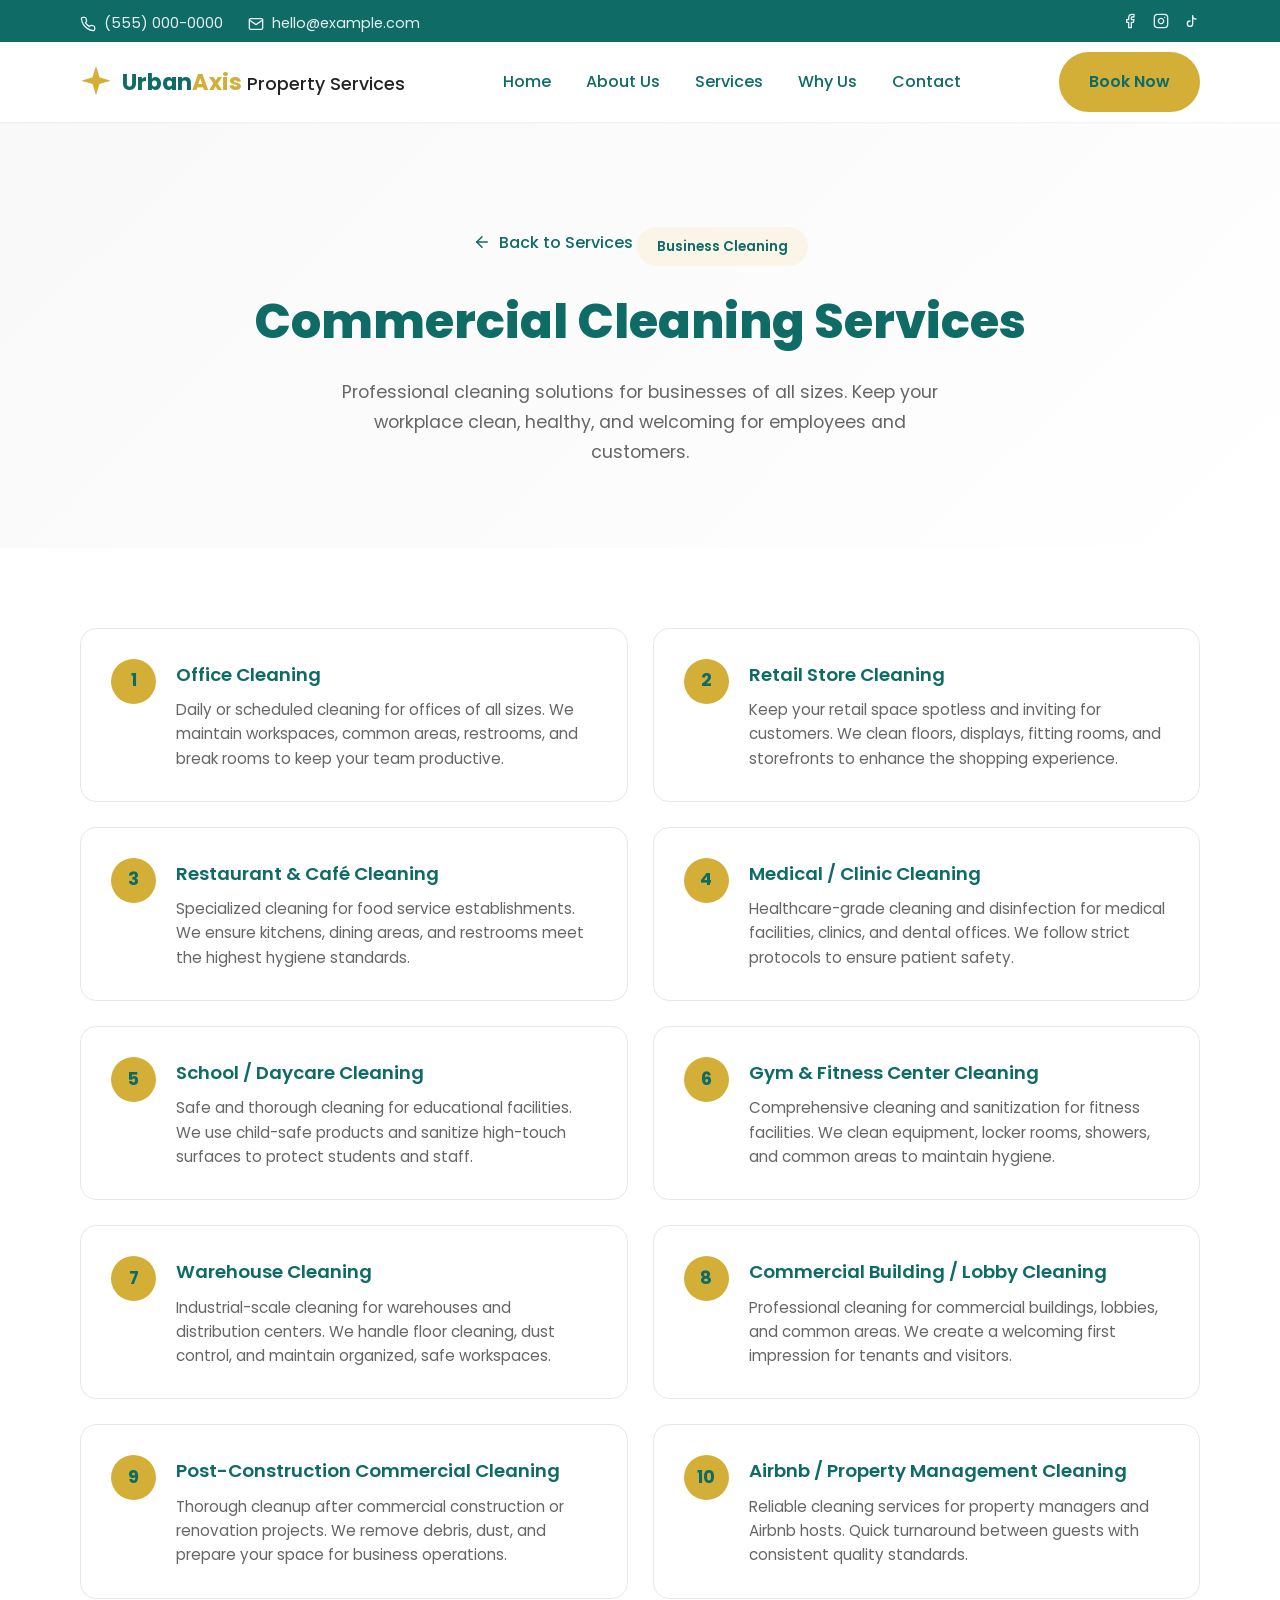
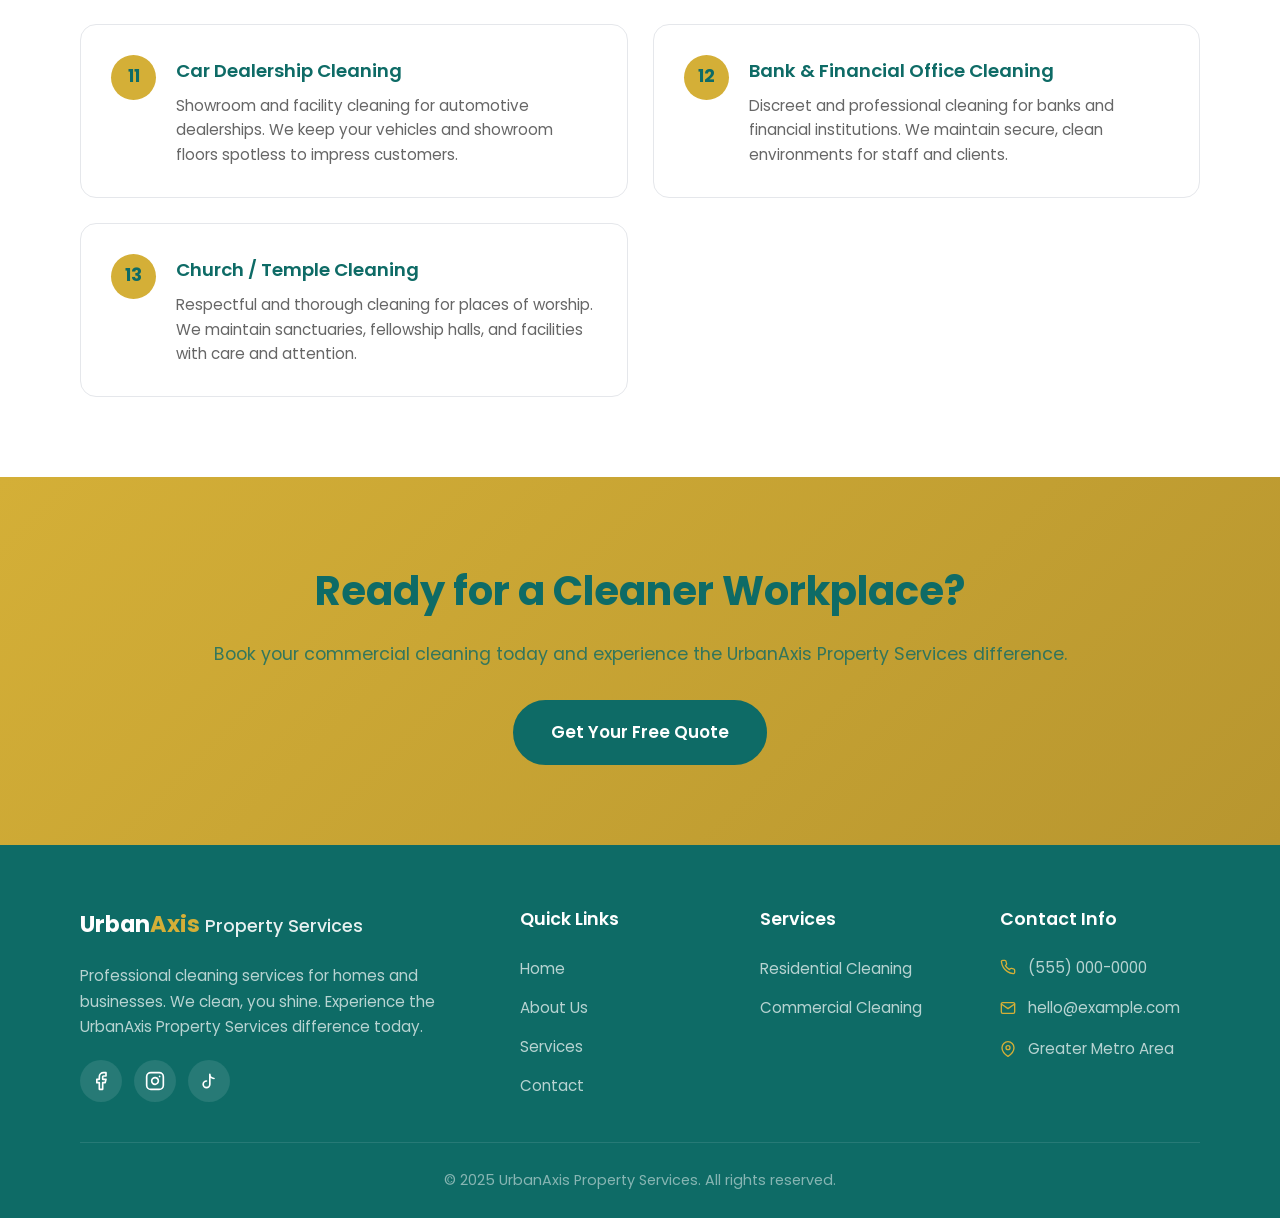
==== commit 1f22179f: "Rebrand to UrbanAxis Property Services - Changed name from CleanServ to UrbanAxis Property Services " ====
--- a/commercial.html
+++ b/commercial.html
@@ -4,7 +4,7 @@
     <meta charset="UTF-8">
     <meta name="viewport" content="width=device-width, initial-scale=1.0">
     <meta name="description" content="Professional commercial cleaning services. Office cleaning, retail, medical facilities, restaurants, and more.">
-    <title>Commercial Cleaning Services | CleanServ</title>
+    <title>Commercial Cleaning Services | UrbanAxis Property Services</title>
     <link rel="stylesheet" href="css/styles.css">
     <link rel="preconnect" href="https://fonts.googleapis.com">
     <link rel="preconnect" href="https://fonts.gstatic.com" crossorigin>
@@ -26,13 +26,13 @@
                     </a>
                 </div>
                 <div class="top-bar-social">
-                    <a href="https://facebook.com/cleanserv" aria-label="Facebook" target="_blank" rel="noopener">
+                    <a href="https://facebook.com/urbanaxis" aria-label="Facebook" target="_blank" rel="noopener">
                         <svg xmlns="http://www.w3.org/2000/svg" width="16" height="16" viewBox="0 0 24 24" fill="none" stroke="currentColor" stroke-width="2" stroke-linecap="round" stroke-linejoin="round"><path d="M18 2h-3a5 5 0 0 0-5 5v3H7v4h3v8h4v-8h3l1-4h-4V7a1 1 0 0 1 1-1h3z"></path></svg>
                     </a>
-                    <a href="https://instagram.com/cleanserv" aria-label="Instagram" target="_blank" rel="noopener">
+                    <a href="https://instagram.com/urbanaxis" aria-label="Instagram" target="_blank" rel="noopener">
                         <svg xmlns="http://www.w3.org/2000/svg" width="16" height="16" viewBox="0 0 24 24" fill="none" stroke="currentColor" stroke-width="2" stroke-linecap="round" stroke-linejoin="round"><rect x="2" y="2" width="20" height="20" rx="5" ry="5"></rect><path d="M16 11.37A4 4 0 1 1 12.63 8 4 4 0 0 1 16 11.37z"></path><line x1="17.5" y1="6.5" x2="17.51" y2="6.5"></line></svg>
                     </a>
-                    <a href="https://tiktok.com/@cleanserv" aria-label="TikTok" target="_blank" rel="noopener">
+                    <a href="https://tiktok.com/@urbanaxis" aria-label="TikTok" target="_blank" rel="noopener">
                         <svg xmlns="http://www.w3.org/2000/svg" width="16" height="16" viewBox="0 0 24 24" fill="none" stroke="currentColor" stroke-width="2" stroke-linecap="round" stroke-linejoin="round"><path d="M9 12a4 4 0 1 0 4 4V4a5 5 0 0 0 5 5"></path></svg>
                     </a>
                 </div>
@@ -47,7 +47,7 @@
                 <span class="logo-icon">
                     <svg xmlns="http://www.w3.org/2000/svg" width="32" height="32" viewBox="0 0 24 24" fill="currentColor"><path d="M12 0L14.59 8.41L23 11L14.59 13.59L12 22L9.41 13.59L1 11L9.41 8.41L12 0Z"/></svg>
                 </span>
-                <span class="logo-text">Clean<span>Serv</span></span>
+                <span class="logo-text"><span class="logo-urban">Urban</span><span class="logo-axis">Axis</span> <span class="logo-suffix">Property Services</span></span>
             </a>
             <nav class="nav" id="nav">
                 <ul class="nav-list">
@@ -184,7 +184,7 @@
         <div class="container">
             <div class="cta-content">
                 <h2>Ready for a Cleaner Workplace?</h2>
-                <p>Book your commercial cleaning today and experience the CleanServ difference.</p>
+                <p>Book your commercial cleaning today and experience the UrbanAxis Property Services difference.</p>
                 <a href="index.html#contact" class="btn btn-dark btn-lg">Get Your Free Quote</a>
             </div>
         </div>
@@ -196,17 +196,17 @@
             <div class="footer-content">
                 <div class="footer-brand">
                     <a href="index.html" class="logo">
-                        <span class="logo-text">Clean<span>Serv</span></span>
-                    </a>
-                    <p>Professional cleaning services for homes and businesses. We clean, you shine. Experience the CleanServ difference today.</p>
+                        <span class="logo-text"><span class="logo-urban">Urban</span><span class="logo-axis">Axis</span> <span class="logo-suffix">Property Services</span></span>
+                    </a>
+                    <p>Professional cleaning services for homes and businesses. We clean, you shine. Experience the UrbanAxis Property Services difference today.</p>
                     <div class="footer-social">
-                        <a href="https://facebook.com/cleanserv" aria-label="Facebook" target="_blank" rel="noopener">
+                        <a href="https://facebook.com/urbanaxis" aria-label="Facebook" target="_blank" rel="noopener">
                             <svg xmlns="http://www.w3.org/2000/svg" width="20" height="20" viewBox="0 0 24 24" fill="none" stroke="currentColor" stroke-width="2" stroke-linecap="round" stroke-linejoin="round"><path d="M18 2h-3a5 5 0 0 0-5 5v3H7v4h3v8h4v-8h3l1-4h-4V7a1 1 0 0 1 1-1h3z"></path></svg>
                         </a>
-                        <a href="https://instagram.com/cleanserv" aria-label="Instagram" target="_blank" rel="noopener">
+                        <a href="https://instagram.com/urbanaxis" aria-label="Instagram" target="_blank" rel="noopener">
                             <svg xmlns="http://www.w3.org/2000/svg" width="20" height="20" viewBox="0 0 24 24" fill="none" stroke="currentColor" stroke-width="2" stroke-linecap="round" stroke-linejoin="round"><rect x="2" y="2" width="20" height="20" rx="5" ry="5"></rect><path d="M16 11.37A4 4 0 1 1 12.63 8 4 4 0 0 1 16 11.37z"></path><line x1="17.5" y1="6.5" x2="17.51" y2="6.5"></line></svg>
                         </a>
-                        <a href="https://tiktok.com/@cleanserv" aria-label="TikTok" target="_blank" rel="noopener">
+                        <a href="https://tiktok.com/@urbanaxis" aria-label="TikTok" target="_blank" rel="noopener">
                             <svg xmlns="http://www.w3.org/2000/svg" width="20" height="20" viewBox="0 0 24 24" fill="none" stroke="currentColor" stroke-width="2" stroke-linecap="round" stroke-linejoin="round"><path d="M9 12a4 4 0 1 0 4 4V4a5 5 0 0 0 5 5"></path></svg>
                         </a>
                     </div>
@@ -246,7 +246,7 @@
                 </div>
             </div>
             <div class="footer-bottom">
-                <p>&copy; 2025 CleanServ. All rights reserved.</p>
+                <p>&copy; 2025 UrbanAxis Property Services. All rights reserved.</p>
             </div>
         </div>
     </footer>
--- a/css/styles.css
+++ b/css/styles.css
@@ -1,4 +1,4 @@
-/* ===== CSS Variables - CleanServ Style ===== */
+/* ===== CSS Variables - UrbanAxis Property Services ===== */
 :root {
     --primary: #D4AF37;
     --primary-dark: #B8962F;
@@ -210,13 +210,22 @@
 }
 
 .logo-text {
-    font-size: 1.6rem;
+    font-size: 1.4rem;
     font-weight: 700;
-    color: var(--secondary);
-}
-
-.logo-text span {
+    color: var(--text);
+}
+
+.logo-text .logo-urban {
+    color: var(--secondary);
+}
+
+.logo-text .logo-axis {
     color: var(--primary);
+}
+
+.logo-text .logo-suffix {
+    font-weight: 500;
+    font-size: 1.1rem;
 }
 
 .nav {
@@ -1120,6 +1129,14 @@
     color: var(--white);
 }
 
+.footer-brand .logo-text .logo-urban {
+    color: var(--white);
+}
+
+.footer-brand .logo-text .logo-suffix {
+    color: rgba(255, 255, 255, 0.9);
+}
+
 .footer-brand p {
     color: rgba(255, 255, 255, 0.7);
     font-size: 0.95rem;
